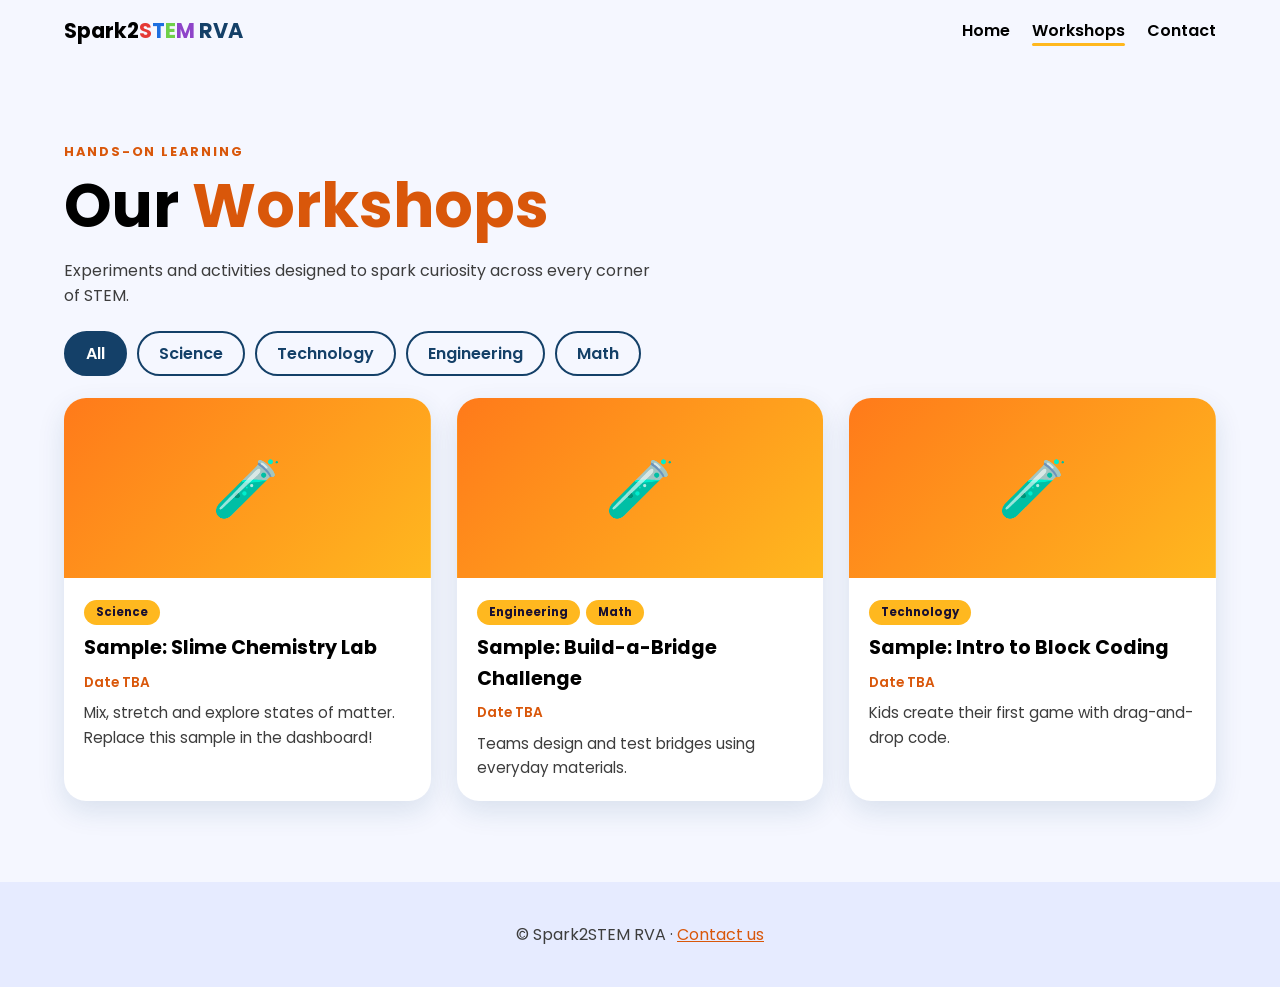
==== workshops.html @ f3eea884 "Add files via upload" ====
<!doctype html><html lang="en"><head><title>Workshops | Spark2STEM RVA</title><meta charset="utf-8"><meta name="viewport" content="width=device-width,initial-scale=1"><link rel="icon" href="https://spark2stem.github.io/IMG_4433.png"><link href="https://fonts.googleapis.com/css2?family=Poppins:wght@400;600;700;800&display=swap" rel="stylesheet"><link rel="stylesheet" href="style.css"></head><body>
<nav><b>Spark2<i class="s">S</i><i class="t">T</i><i class="e">E</i><i class="m">M</i> <i class="r">RVA</i></b><div><a href="index.html">Home</a><a href="workshops.html" class="on">Workshops</a><a href="index.html#contact">Contact</a></div></nav>
<section><div class="tag rv">Hands-on Learning</div><h1 class="rv">Our <em>Workshops</em></h1><p class="rv" style="color:var(--mute);max-width:600px">Experiments and activities designed to spark curiosity across every corner of STEM.</p><div class="chips rv" id="chips"></div><div class="grid" id="grid"></div></section>
<footer>© Spark2STEM RVA · <a href="index.html#contact">Contact us</a></footer><script src="app.js"></script></body></html>
---- style.css ----
:root{--navy:#144068;--bg:#f5f7ff;--bg2:#e6ebff;--card:#ffffff;--ink:#000000;--mute:#3d3d3d;--spark:#ffb81f;--hot:#ff7a1a;--acc:#d9570a;--r:22px}
*{box-sizing:border-box;margin:0}html{scroll-behavior:smooth}
body{font-family:'Poppins',system-ui,sans-serif;background:var(--bg);color:var(--ink);line-height:1.6;overflow-x:hidden}
nav{position:sticky;top:0;z-index:9;display:flex;justify-content:space-between;align-items:center;padding:14px 5vw;background:color-mix(in srgb,var(--bg) 85%,transparent);backdrop-filter:blur(12px)}
nav b{font-size:1.3rem}nav b span{color:var(--acc)}nav div a{color:var(--ink);text-decoration:none;margin-left:22px;font-weight:600;position:relative}
nav div a:after{content:'';position:absolute;left:0;bottom:-4px;height:3px;width:0;background:var(--spark);border-radius:3px;transition:.3s}
nav div a:hover:after,nav div a.on:after{width:100%}
.btn{display:inline-block;padding:14px 30px;border-radius:99px;background:var(--navy);color:#fff;font-weight:700;text-decoration:none;transition:transform .3s,box-shadow .3s;margin:6px 8px 6px 0}
.btn:hover{transform:translateY(-4px) scale(1.04);box-shadow:0 12px 28px rgba(20,64,104,.35)}
.btn.alt{background:transparent;color:var(--navy);border:2px solid var(--navy)}
.hero{display:grid;grid-template-columns:1.1fr 1fr;gap:40px;align-items:center;padding:8vh 5vw;min-height:80vh;background:radial-gradient(circle at 80% 20%,var(--bg2),var(--bg) 60%)}
.tag{color:var(--acc);font-weight:700;letter-spacing:.15em;text-transform:uppercase;font-size:.8rem}
h1{font-size:clamp(2.2rem,5vw,3.8rem);line-height:1.1;margin:10px 0 18px}h1 em{font-style:normal;color:var(--acc)}
.hero p{color:var(--mute);font-size:1.1rem;max-width:520px;margin-bottom:18px}
.stem{position:relative;height:380px;display:grid;grid-template-columns:1fr 1fr;gap:16px;align-content:center}
.stem i{font-style:normal;display:grid;place-items:center;font-size:4rem;font-weight:800;border-radius:var(--r);background:var(--card);color:var(--acc);height:150px;box-shadow:0 14px 34px rgba(20,64,104,.15);animation:float 5s ease-in-out infinite}
.stem i:nth-child(1){color:#e53935}.stem i:nth-child(2){animation-delay:-1.2s;color:#1e6fe0}.stem i:nth-child(3){animation-delay:-2.4s;color:#6fd14a}.stem i:nth-child(4){animation-delay:-3.6s;color:#8e44c9}
@keyframes float{50%{transform:translateY(-16px) rotate(2deg)}}
section{padding:9vh 5vw}h2{font-size:clamp(1.8rem,4vw,2.6rem);margin-bottom:14px}
.mission{text-align:center;background:var(--bg2)}.mission p{max-width:760px;margin:0 auto 24px;font-size:1.15rem;color:var(--mute)}
.chips{display:flex;flex-wrap:wrap;gap:10px;margin:22px 0}
.chips button{font:inherit;font-weight:600;padding:8px 20px;border-radius:99px;border:2px solid var(--navy);background:transparent;color:var(--navy);cursor:pointer;transition:.25s}
.chips button.on,.chips button:hover{background:var(--navy);color:#fff}
.grid{display:grid;grid-template-columns:repeat(auto-fill,minmax(270px,1fr));gap:26px}
.card{background:var(--card);border-radius:var(--r);overflow:hidden;box-shadow:0 10px 28px rgba(20,64,104,.12);transition:transform .35s,box-shadow .35s;display:flex;flex-direction:column}
.card:hover{transform:translateY(-8px) rotate(-.4deg);box-shadow:0 18px 40px rgba(20,64,104,.22)}
.card .img{height:180px;background:linear-gradient(135deg,var(--hot),var(--spark)) center/cover;display:grid;place-items:center;font-size:3.5rem}
.card .body{padding:20px;display:flex;flex-direction:column;gap:8px;flex:1}.card h3{font-size:1.2rem}.card p{color:var(--mute);font-size:.95rem;flex:1}
.pill{display:inline-block;font-size:.72rem;font-weight:700;padding:3px 12px;border-radius:99px;background:var(--spark);color:#1a1030;margin-right:6px}
.when{font-size:.85rem;color:var(--acc);font-weight:600}.card a{color:var(--acc);font-weight:700;text-decoration:none}
.empty{color:var(--mute)}footer{text-align:center;padding:40px 5vw;color:var(--mute);background:var(--bg2)}footer a{color:var(--acc)}
.rv{opacity:0;transform:translateY(34px);transition:opacity .8s ease,transform .8s ease}.rv.in{opacity:1;transform:none}
@media(max-width:800px){.hero{grid-template-columns:1fr}.stem{height:auto}nav div a{margin-left:12px}}
@media(prefers-reduced-motion:reduce){*{animation:none!important;transition:none!important}.rv{opacity:1;transform:none}}
.involved{text-align:center}.gi-grid{display:grid;grid-template-columns:repeat(auto-fit,minmax(260px,1fr));gap:26px;max-width:1100px;margin:30px auto 0}
.gi{display:flex;flex-direction:column;align-items:center;gap:10px;padding:34px 26px;background:var(--card);border-radius:var(--r);color:var(--ink);text-decoration:none;box-shadow:0 10px 28px rgba(20,64,104,.12);transition:transform .35s,box-shadow .35s}
.gi:hover{transform:translateY(-8px);box-shadow:0 18px 40px rgba(20,64,104,.22)}
.gi .ico{width:84px;height:84px;display:grid;place-items:center;font-size:2.6rem;border-radius:50%;background:var(--bg2);color:var(--navy);transition:transform .4s}.gi:hover .ico{transform:rotate(-8deg) scale(1.1)}
.gi p{color:var(--mute);font-size:.95rem;flex:1}.gi .go{font-weight:700;color:var(--acc)}.gi.soon{cursor:default}.gi.soon:hover{transform:none}
nav b i{font-style:normal}nav b .s{color:#e53935}nav b .t{color:#1e6fe0}nav b .e{color:#6fd14a}nav b .m{color:#8e44c9}
.gi:nth-child(1) .ico{color:#e53935;background:color-mix(in srgb,#e53935 14%,#fff)}
.gi:nth-child(2) .ico{color:#1e6fe0;background:color-mix(in srgb,#1e6fe0 14%,#fff)}
.gi:nth-child(3) .ico{color:#8e44c9;background:color-mix(in srgb,#8e44c9 14%,#fff)}
nav b .r{color:#144068}
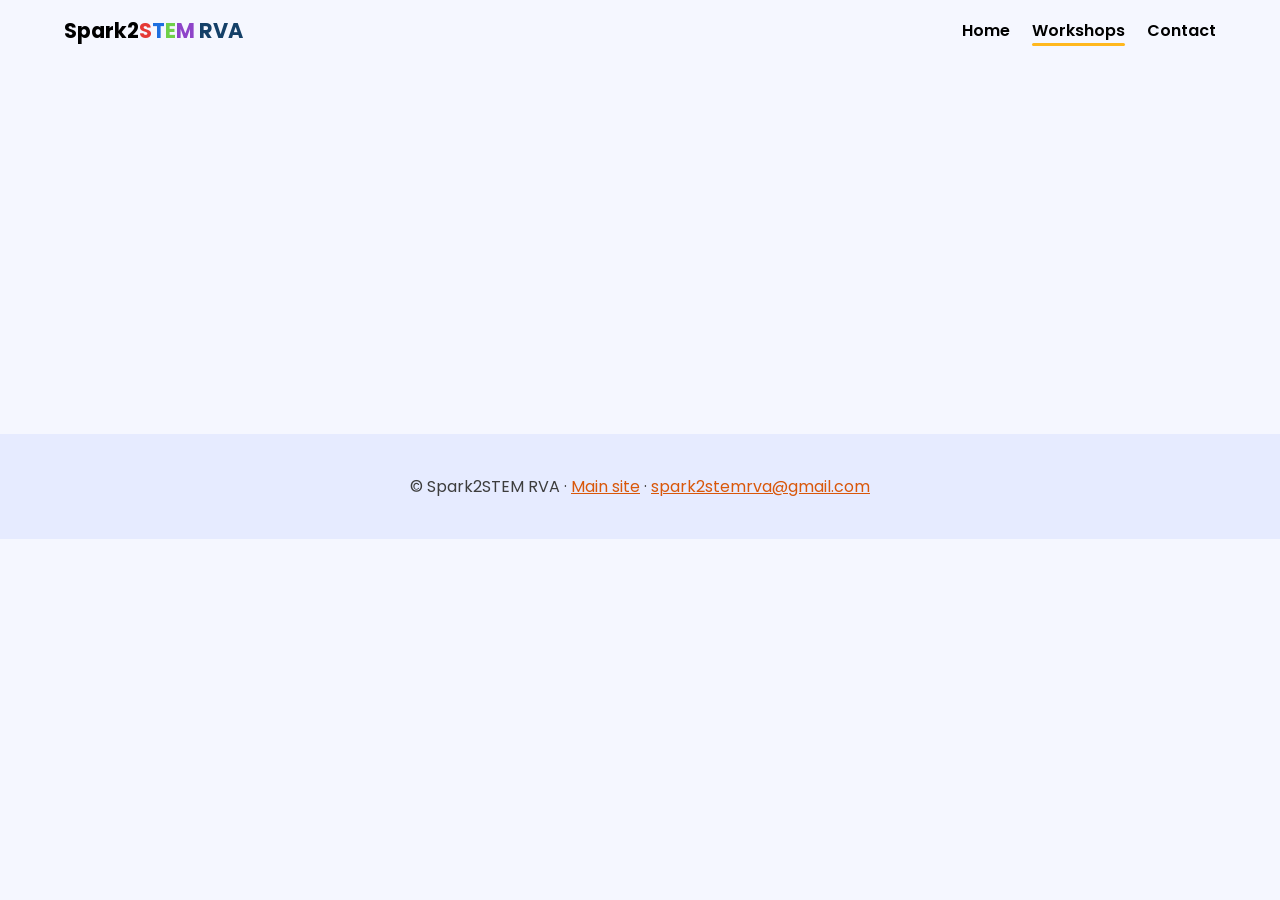
==== commit 4948b319: "Update workshops.html" ====
--- a/workshops.html
+++ b/workshops.html
@@ -1,4 +1,4 @@
-<!doctype html><html lang="en"><head><title>Workshops | Spark2STEM RVA</title><meta charset="utf-8"><meta name="viewport" content="width=device-width,initial-scale=1"><link rel="icon" href="https://spark2stem.github.io/IMG_4433.png"><link href="https://fonts.googleapis.com/css2?family=Poppins:wght@400;600;700;800&display=swap" rel="stylesheet"><link rel="stylesheet" href="style.css"></head><body>
+<!doctype html><html lang="en"><head><title>Workshops | Spark2STEM RVA</title><meta charset="utf-8"><meta name="viewport" content="width=device-width,initial-scale=1"><link rel="icon" type="image/png" href="favicon.png"><link href="https://fonts.googleapis.com/css2?family=Poppins:wght@400;600;700;800&display=swap" rel="stylesheet"><link rel="stylesheet" href="style.css"></head><body>
 <nav><b>Spark2<i class="s">S</i><i class="t">T</i><i class="e">E</i><i class="m">M</i> <i class="r">RVA</i></b><div><a href="index.html">Home</a><a href="workshops.html" class="on">Workshops</a><a href="index.html#contact">Contact</a></div></nav>
 <section><div class="tag rv">Hands-on Learning</div><h1 class="rv">Our <em>Workshops</em></h1><p class="rv" style="color:var(--mute);max-width:600px">Experiments and activities designed to spark curiosity across every corner of STEM.</p><div class="chips rv" id="chips"></div><div class="grid" id="grid"></div></section>
-<footer>© Spark2STEM RVA · <a href="index.html#contact">Contact us</a></footer><script src="app.js"></script></body></html>
+<footer>© Spark2STEM RVA · <a href="https://spark2stem.github.io/">Main site</a> · <a href="mailto:spark2stemrva@gmail.com">spark2stemrva@gmail.com</a></footer>
--- a/style.css
+++ b/style.css
@@ -42,3 +42,4 @@
 .gi:nth-child(2) .ico{color:#1e6fe0;background:color-mix(in srgb,#1e6fe0 14%,#fff)}
 .gi:nth-child(3) .ico{color:#8e44c9;background:color-mix(in srgb,#8e44c9 14%,#fff)}
 nav b .r{color:#144068}
+.card .pic{width:100%;height:260px;object-fit:cover;display:block}.card .pic.whole{height:auto}
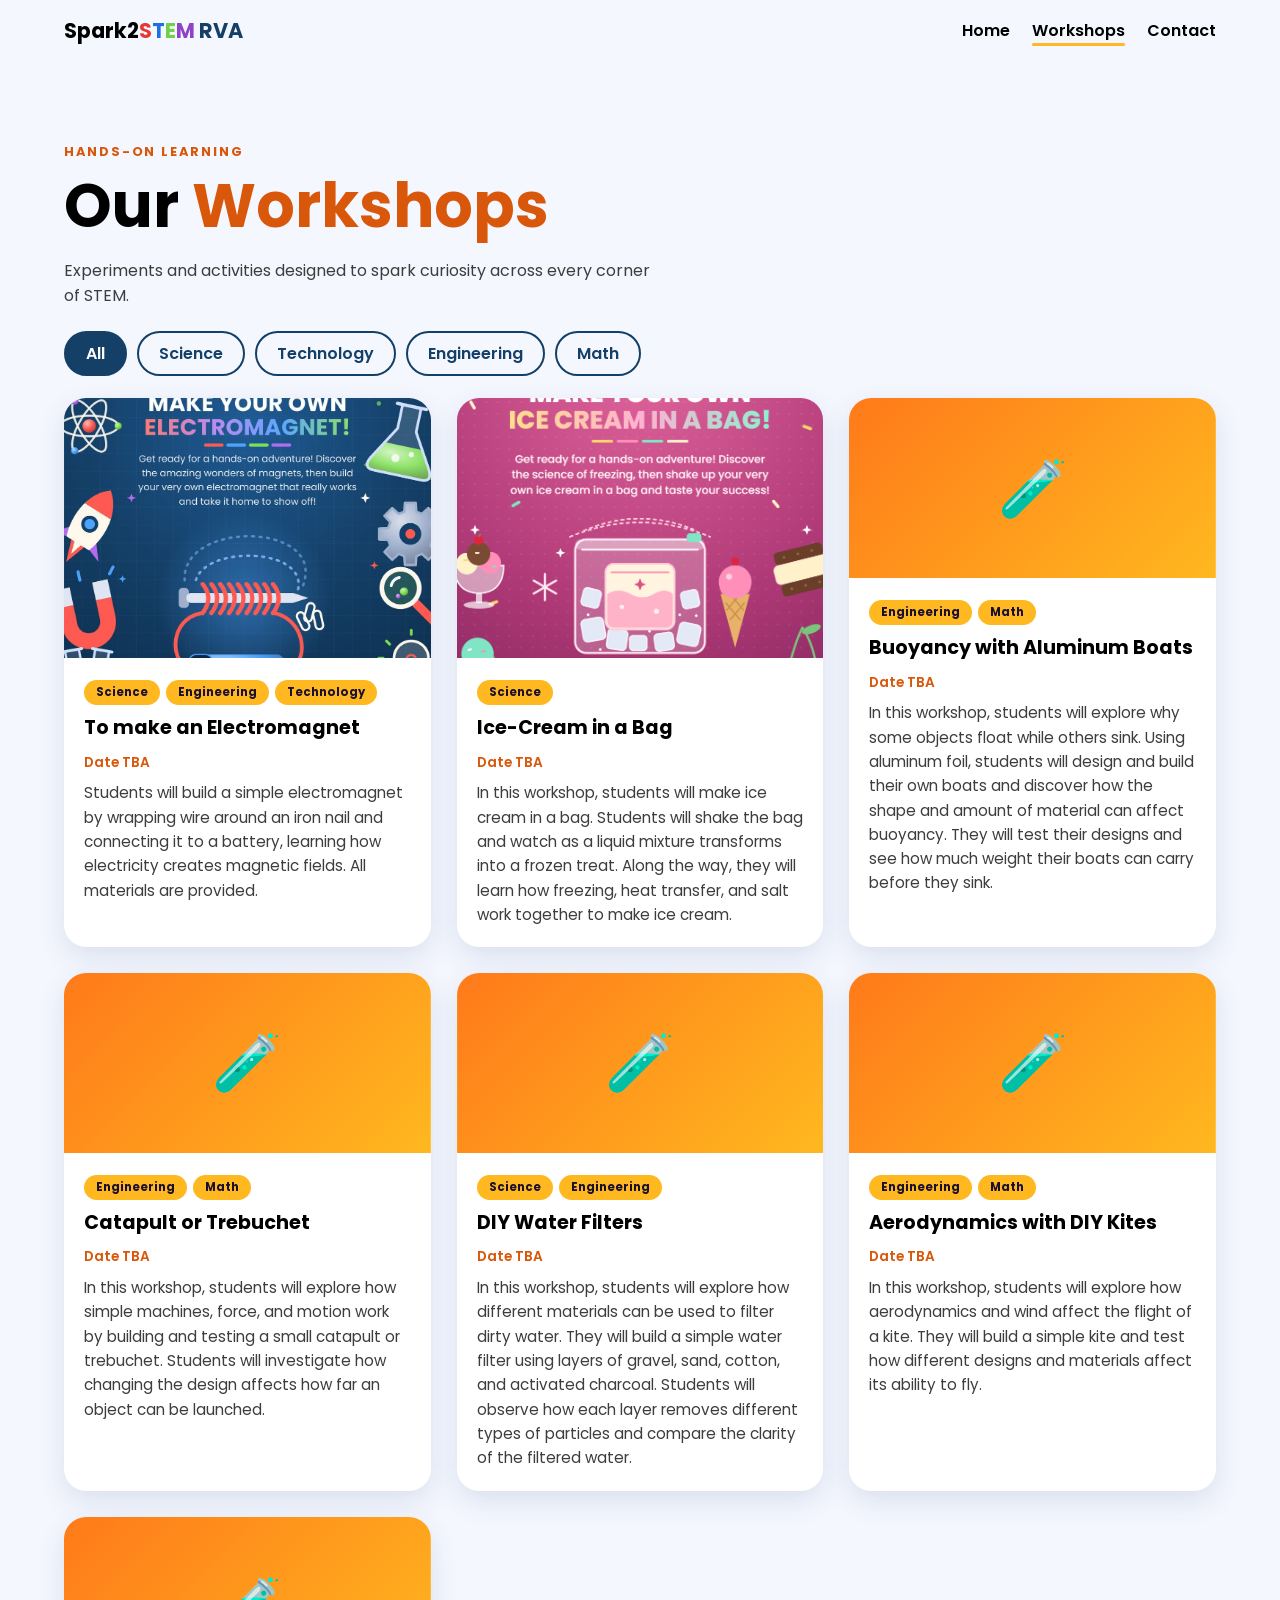
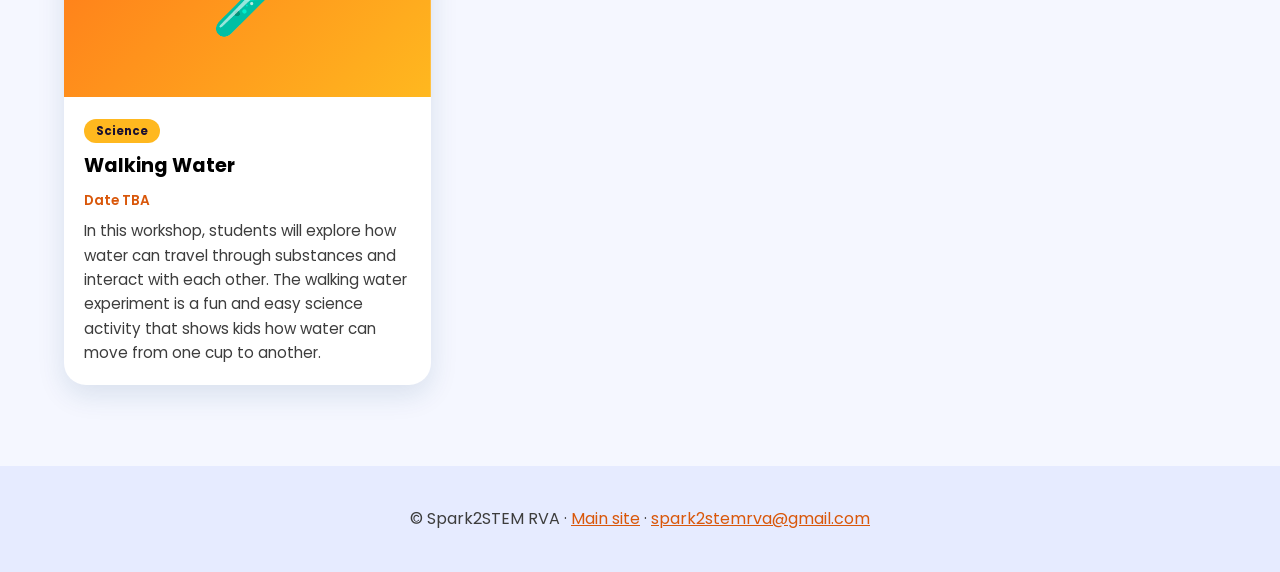
==== commit 1a79f09e: "Update workshops.html" ====
--- a/workshops.html
+++ b/workshops.html
@@ -1,4 +1,4 @@
 <!doctype html><html lang="en"><head><title>Workshops | Spark2STEM RVA</title><meta charset="utf-8"><meta name="viewport" content="width=device-width,initial-scale=1"><link rel="icon" type="image/png" href="favicon.png"><link href="https://fonts.googleapis.com/css2?family=Poppins:wght@400;600;700;800&display=swap" rel="stylesheet"><link rel="stylesheet" href="style.css"></head><body>
 <nav><b>Spark2<i class="s">S</i><i class="t">T</i><i class="e">E</i><i class="m">M</i> <i class="r">RVA</i></b><div><a href="index.html">Home</a><a href="workshops.html" class="on">Workshops</a><a href="index.html#contact">Contact</a></div></nav>
 <section><div class="tag rv">Hands-on Learning</div><h1 class="rv">Our <em>Workshops</em></h1><p class="rv" style="color:var(--mute);max-width:600px">Experiments and activities designed to spark curiosity across every corner of STEM.</p><div class="chips rv" id="chips"></div><div class="grid" id="grid"></div></section>
-<footer>© Spark2STEM RVA · <a href="https://spark2stem.github.io/">Main site</a> · <a href="mailto:spark2stemrva@gmail.com">spark2stemrva@gmail.com</a></footer>
+   <footer>© Spark2STEM RVA · <a href="https://spark2stem.github.io/">Main site</a> · <a href="mailto:spark2stemrva@gmail.com">spark2stemrva@gmail.com</a></footer><script src="app.js"></script></body></html>
